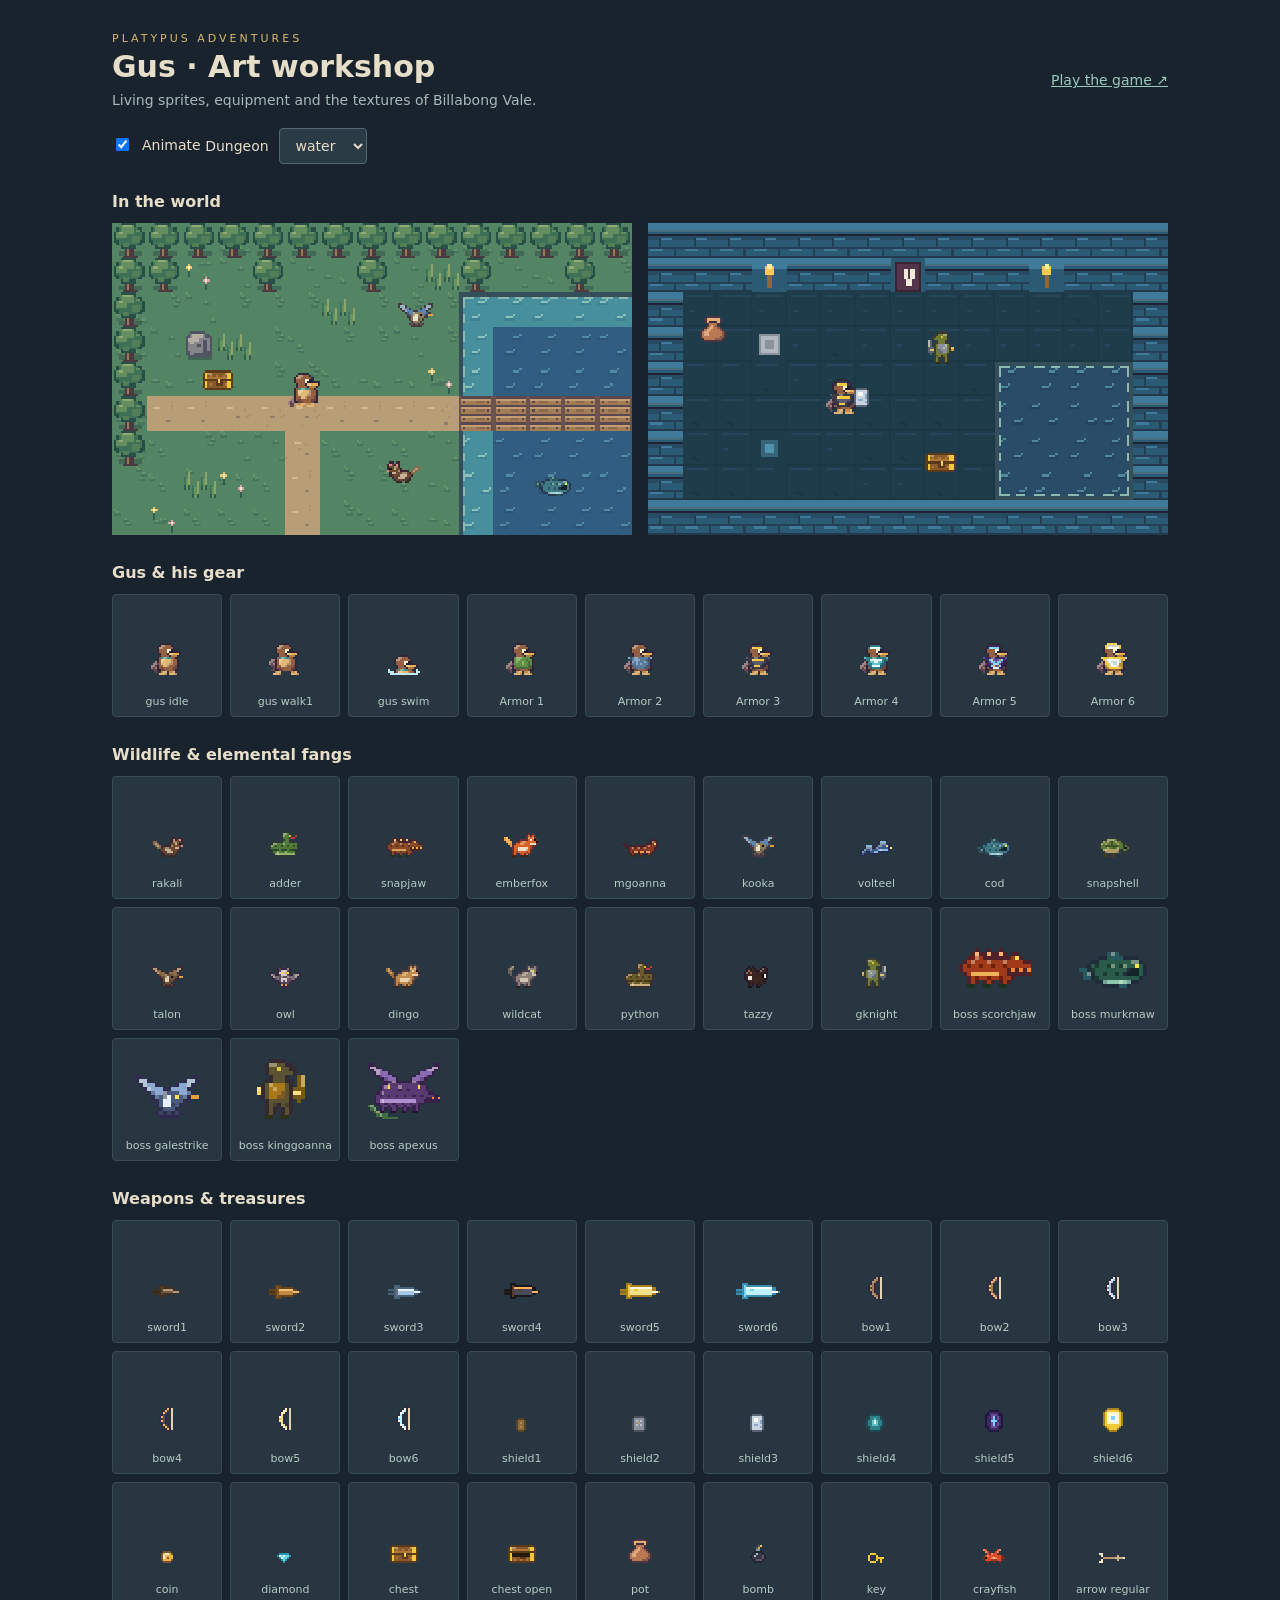
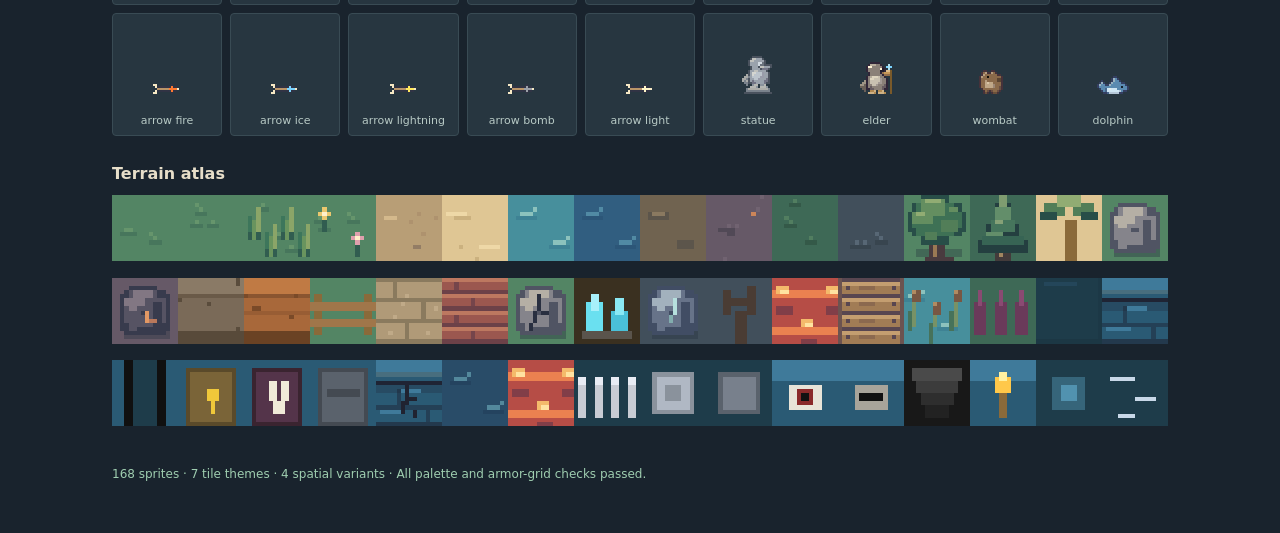
==== dev/art.html @ a26beab0 "Update sprites" ====
<!doctype html>
<html lang="en">
<meta charset="utf-8">
<meta name="viewport" content="width=device-width,initial-scale=1">
<title>Gus · Art workshop</title>
<style>
*{box-sizing:border-box}body{margin:0;background:#19232d;color:#e7dec9;font:14px system-ui,sans-serif}main{max-width:1120px;margin:auto;padding:32px}h1{font-size:30px;margin:4px 0 8px}h2{font-size:16px;margin:28px 0 12px}p{color:#a7bab9;margin:8px 0 20px}.eyebrow{color:#d9b86e;font-size:11px;letter-spacing:3px}a{color:#99c9bd}button,select{font:inherit;color:#e7dec9;background:#2b3b46;border:1px solid #546774;padding:8px 12px;border-radius:4px}header{display:flex;justify-content:space-between;align-items:center;gap:16px}.grid{display:grid;grid-template-columns:repeat(auto-fill,minmax(104px,1fr));gap:8px}.card{background:#273640;text-align:center;padding:12px 4px 8px;border:1px solid #394b54;border-radius:4px}.card canvas{display:block;width:80px;height:80px;margin:auto;image-rendering:pixelated}.card span{display:block;color:#b8cac5;font-size:11px;margin-top:8px}.scene{display:block;width:100%;image-rendering:pixelated;background:#1c2634}#scenes{display:grid;grid-template-columns:1fr 1fr;gap:16px}.tiles{width:100%;image-rendering:pixelated;display:block}#checks{color:#9fceb0;font-size:12px}label{display:inline-flex;gap:10px;align-items:center}@media(max-width:650px){main{padding:16px}header{display:block}#scenes{grid-template-columns:1fr}}
</style>
<main>
<header><div><div class="eyebrow">PLATYPUS ADVENTURES</div><h1>Gus · Art workshop</h1><p>Living sprites, equipment and the textures of Billabong Vale.</p></div><a href="../index.html">Play the game ↗</a></header>
<label><input id="animate" type="checkbox" checked> Animate</label> <label>Dungeon <select id="theme"><option>water</option><option>fire</option><option>air</option><option>earth</option><option>nexus</option><option>arena</option></select></label>
<h2>In the world</h2><div id="scenes"><canvas id="vale" class="scene" width="240" height="144"></canvas><canvas id="dungeon" class="scene" width="240" height="144"></canvas></div>
<h2>Gus & his gear</h2><div id="hero" class="grid"></div>
<h2>Wildlife & elemental fangs</h2><div id="enemies" class="grid"></div>
<h2>Weapons & treasures</h2><div id="items" class="grid"></div>
<h2>Terrain atlas</h2><canvas id="tiles" class="tiles" width="512" height="128"></canvas>
<p id="checks">Checking art…</p>
</main>
<script type="module" src="./art.js"></script>
</html>
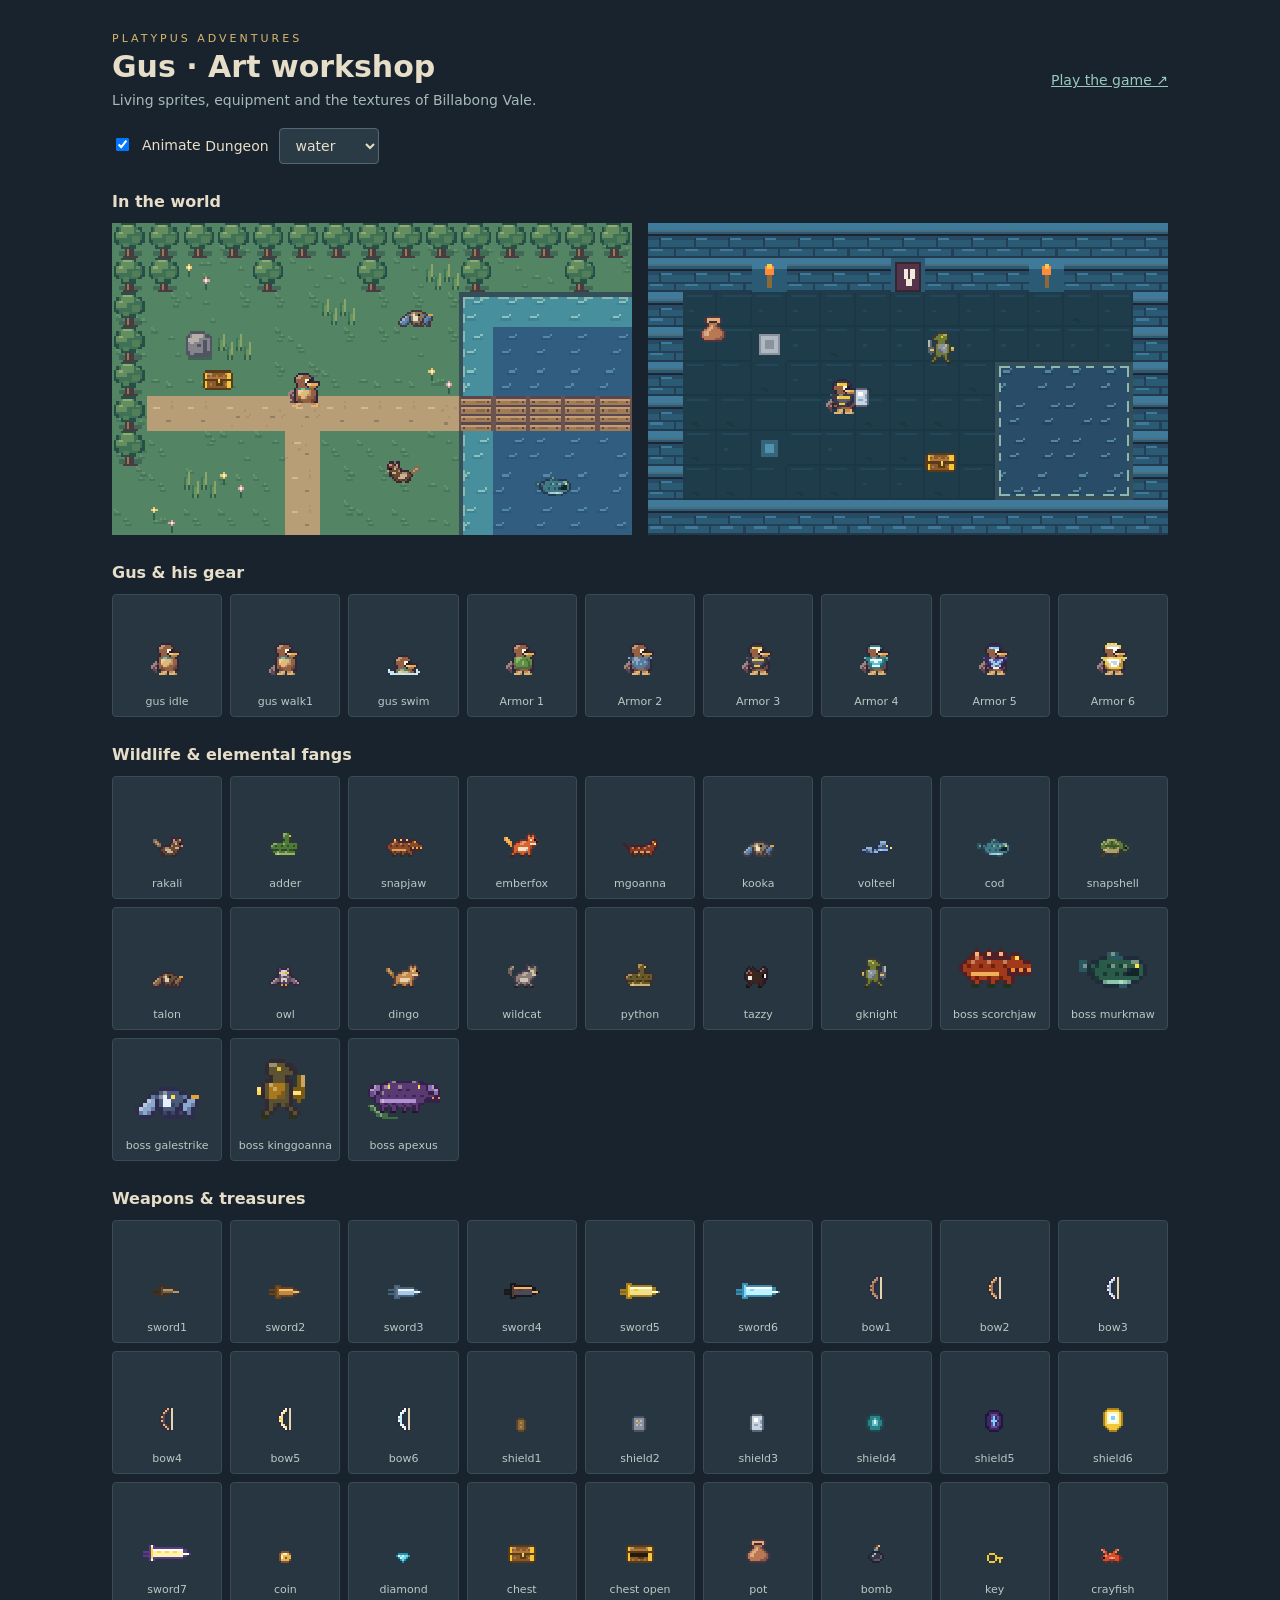
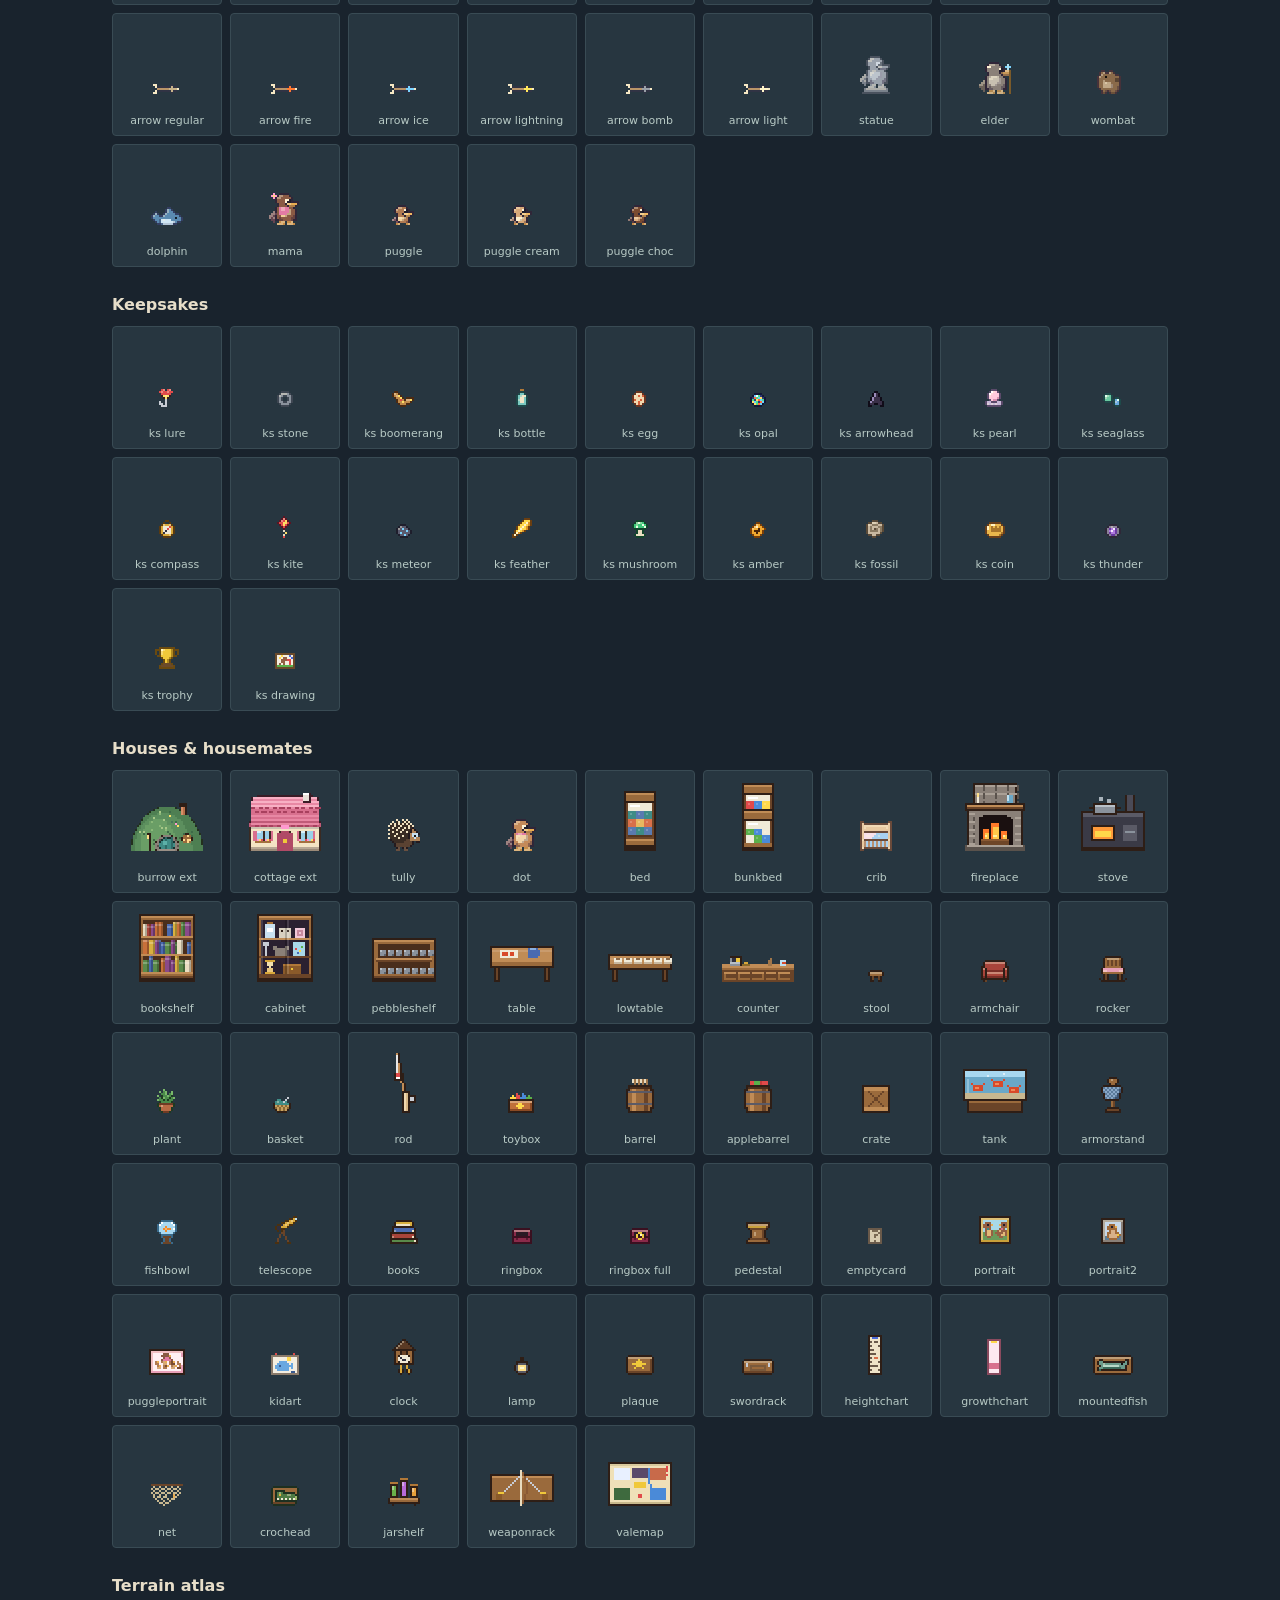
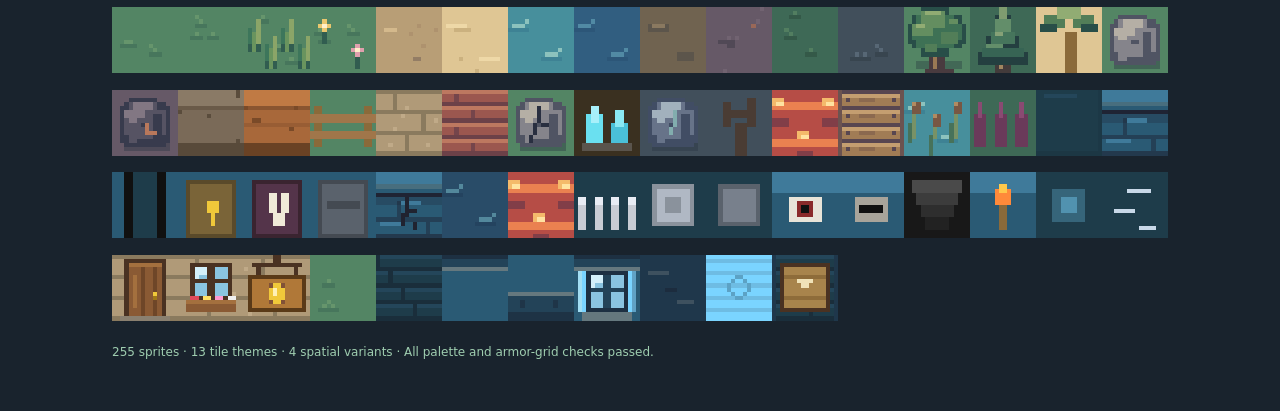
==== commit ed05fa85: "Add enterable houses and keepsakes" ====
--- a/dev/art.html
+++ b/dev/art.html
@@ -8,12 +8,14 @@
 </style>
 <main>
 <header><div><div class="eyebrow">PLATYPUS ADVENTURES</div><h1>Gus · Art workshop</h1><p>Living sprites, equipment and the textures of Billabong Vale.</p></div><a href="../index.html">Play the game ↗</a></header>
-<label><input id="animate" type="checkbox" checked> Animate</label> <label>Dungeon <select id="theme"><option>water</option><option>fire</option><option>air</option><option>earth</option><option>nexus</option><option>arena</option></select></label>
+<label><input id="animate" type="checkbox" checked> Animate</label> <label>Dungeon <select id="theme"><option>water</option><option>fire</option><option>air</option><option>earth</option><option>nexus</option><option>arena</option><option>burrow</option><option>cottage</option><option>shop</option><option>home</option><option>curio</option><option>marlo</option></select></label>
 <h2>In the world</h2><div id="scenes"><canvas id="vale" class="scene" width="240" height="144"></canvas><canvas id="dungeon" class="scene" width="240" height="144"></canvas></div>
 <h2>Gus & his gear</h2><div id="hero" class="grid"></div>
 <h2>Wildlife & elemental fangs</h2><div id="enemies" class="grid"></div>
 <h2>Weapons & treasures</h2><div id="items" class="grid"></div>
-<h2>Terrain atlas</h2><canvas id="tiles" class="tiles" width="512" height="128"></canvas>
+<h2>Keepsakes</h2><div id="keepsakes" class="grid"></div>
+<h2>Houses & housemates</h2><div id="houses" class="grid"></div>
+<h2>Terrain atlas</h2><canvas id="tiles" class="tiles" width="512" height="160"></canvas>
 <p id="checks">Checking art…</p>
 </main>
 <script type="module" src="./art.js"></script>
